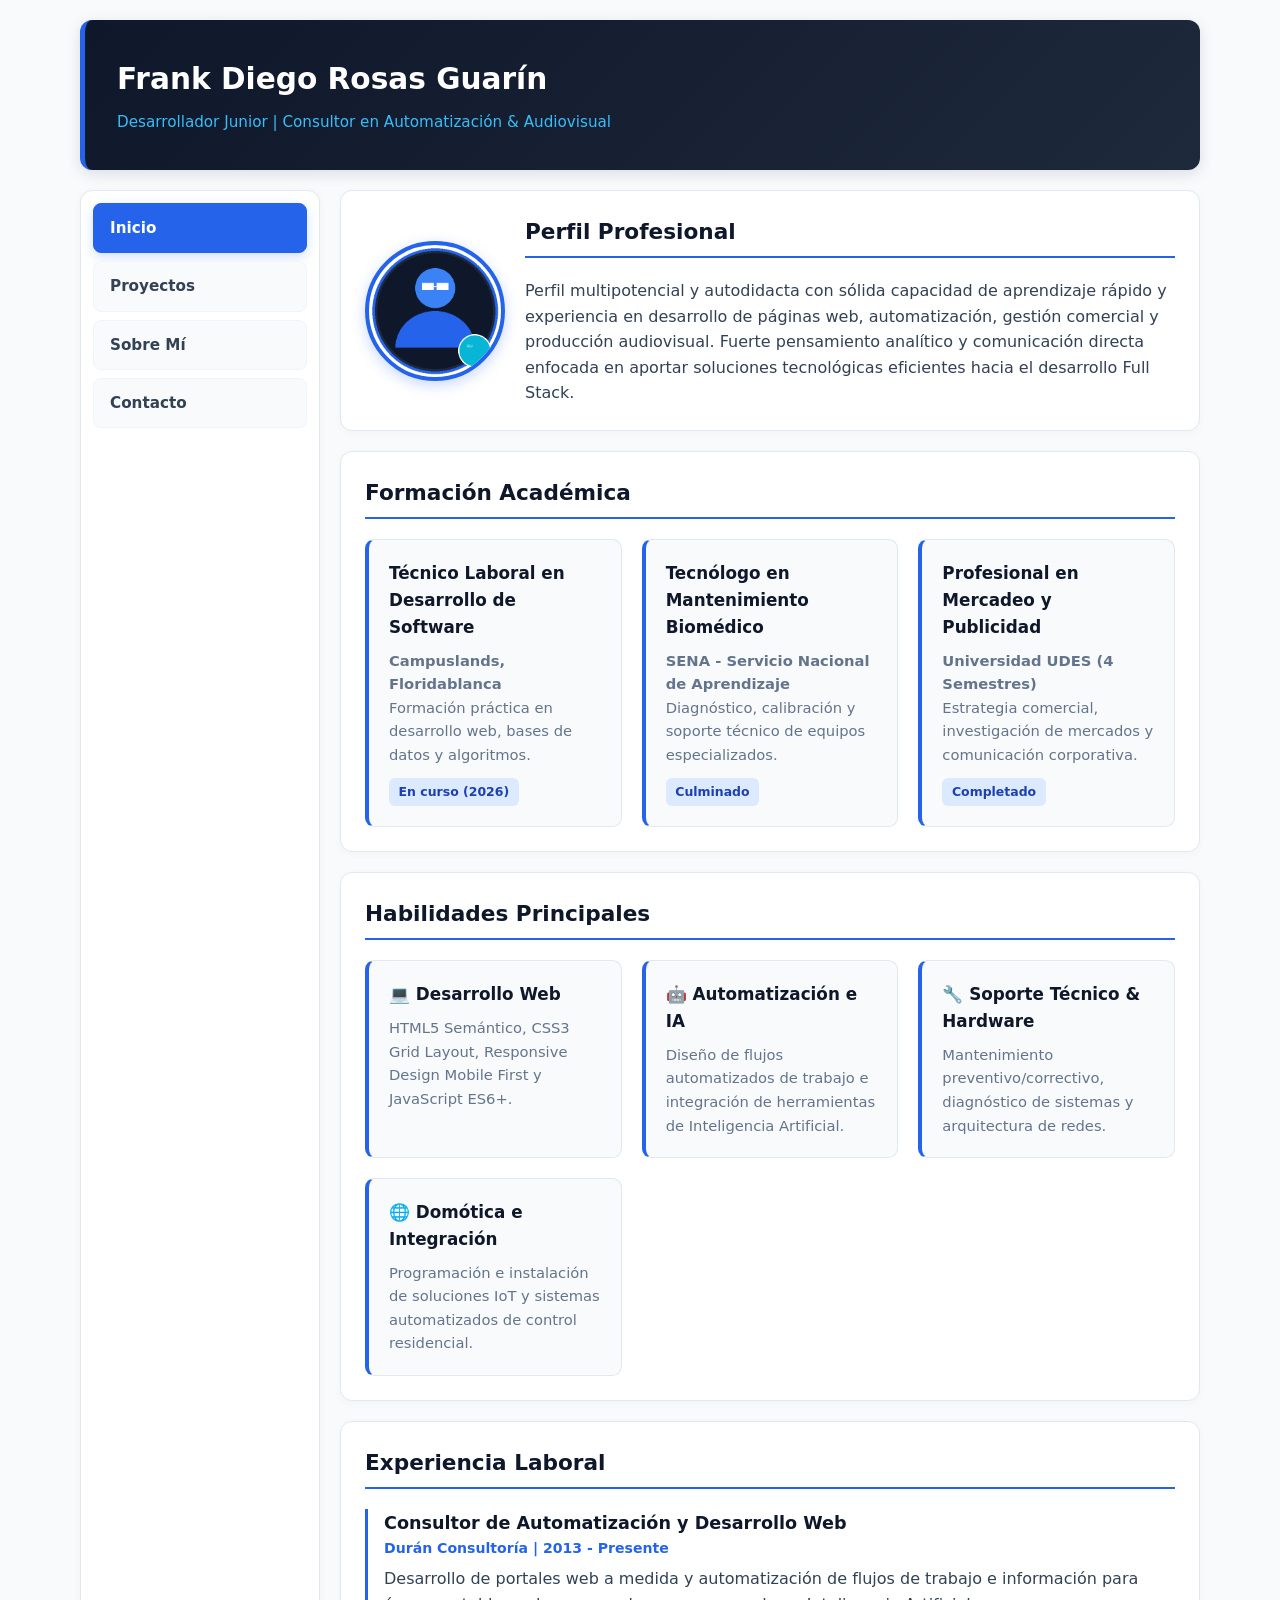
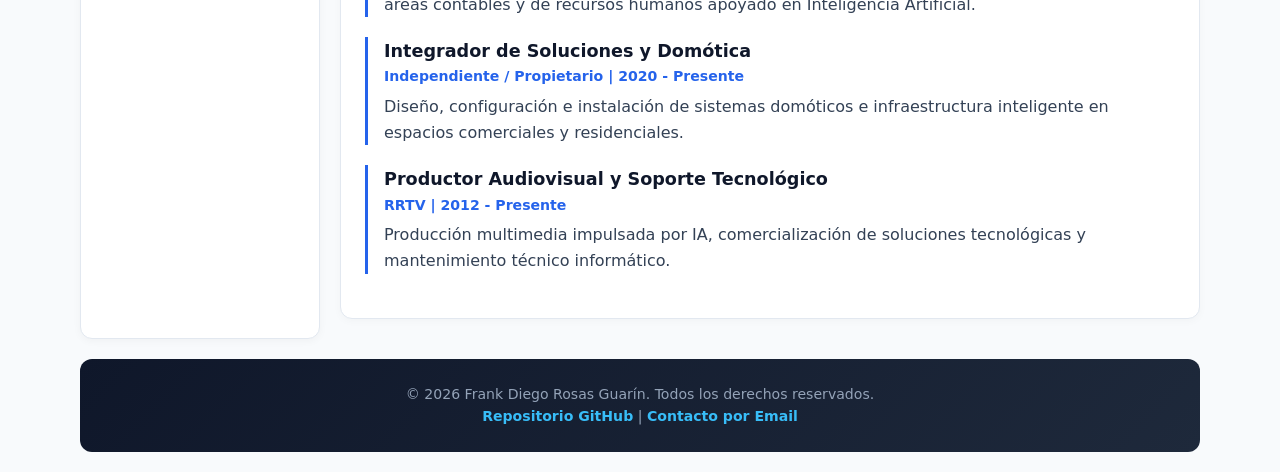
==== index.html @ c410164f "Add files via upload" ====
<!DOCTYPE html>
<html lang="es">
<head>
  <!-- R1: Meta viewport para respuesta responsive -->
  <meta charset="UTF-8">
  <meta name="viewport" content="width=device-width, initial-scale=1.0">
  <title>Frank Diego Rosas Guarín - Hoja de Vida</title>
  <link rel="stylesheet" href="styles.css">
</head>
<body>
  <div class="container">
    <header class="header">
      <h1>Frank Diego Rosas Guarín</h1>
      <p class="tagline">Desarrollador Junior | Consultor en Automatización & Audiovisual</p>
    </header>

    <nav class="nav">
      <!-- R8: Menú de navegación unificado con enlaces internos relativos (R9) -->
      <ul>
        <li><a href="index.html" class="active">Inicio</a></li>
        <li><a href="proyectos.html">Proyectos</a></li>
        <li><a href="sobre-mi.html">Sobre Mí</a></li>
        <li><a href="contacto.html">Contacto</a></li>
      </ul>
    </nav>

    <main class="main">
      <section class="profile-card">
        <!-- R7: Imagen responsive con atributo alt obligatorio -->
        <img src="img/perfil.png" alt="Fotografía profesional de Frank Diego Rosas Guarín" class="profile-img">
        <div>
          <h2>Perfil Profesional</h2>
          <p>Perfil multipotencial y autodidacta con sólida capacidad de aprendizaje rápido y experiencia en desarrollo de páginas web, automatización, gestión comercial y producción audiovisual. Fuerte pensamiento analítico y comunicación directa enfocada en aportar soluciones tecnológicas eficientes hacia el desarrollo Full Stack.</p>
        </div>
      </section>

      <section>
        <h2>Formación Académica</h2>
        <!-- R5: Sección en tarjetas con repeat(auto-fit, minmax(...)) -->
        <div class="cards-grid">
          <article class="card">
            <h3>Técnico Laboral en Desarrollo de Software</h3>
            <p><strong>Campuslands, Floridablanca</strong></p>
            <p>Formación práctica en desarrollo web, bases de datos y algoritmos.</p>
            <span class="badge">En curso (2026)</span>
          </article>
          <article class="card">
            <h3>Tecnólogo en Mantenimiento Biomédico</h3>
            <p><strong>SENA - Servicio Nacional de Aprendizaje</strong></p>
            <p>Diagnóstico, calibración y soporte técnico de equipos especializados.</p>
            <span class="badge">Culminado</span>
          </article>
          <article class="card">
            <h3>Profesional en Mercadeo y Publicidad</h3>
            <p><strong>Universidad UDES (4 Semestres)</strong></p>
            <p>Estrategia comercial, investigación de mercados y comunicación corporativa.</p>
            <span class="badge">Completado</span>
          </article>
        </div>
      </section>

      <section>
        <h2>Habilidades Principales</h2>
        <!-- R5: Requisito de tarjetas dinámicas con repeat minmax -->
        <div class="cards-grid">
          <article class="card">
            <h3>💻 Desarrollo Web</h3>
            <p>HTML5 Semántico, CSS3 Grid Layout, Responsive Design Mobile First y JavaScript ES6+.</p>
          </article>
          <article class="card">
            <h3>🤖 Automatización e IA</h3>
            <p>Diseño de flujos automatizados de trabajo e integración de herramientas de Inteligencia Artificial.</p>
          </article>
          <article class="card">
            <h3>🔧 Soporte Técnico & Hardware</h3>
            <p>Mantenimiento preventivo/correctivo, diagnóstico de sistemas y arquitectura de redes.</p>
          </article>
          <article class="card">
            <h3>🌐 Domótica e Integración</h3>
            <p>Programación e instalación de soluciones IoT y sistemas automatizados de control residencial.</p>
          </article>
        </div>
      </section>

      <section>
        <h2>Experiencia Laboral</h2>
        <div class="timeline">
          <article class="timeline-item">
            <h3>Consultor de Automatización y Desarrollo Web</h3>
            <p class="company">Durán Consultoría | 2013 - Presente</p>
            <p>Desarrollo de portales web a medida y automatización de flujos de trabajo e información para áreas contables y de recursos humanos apoyado en Inteligencia Artificial.</p>
          </article>
          <article class="timeline-item">
            <h3>Integrador de Soluciones y Domótica</h3>
            <p class="company">Independiente / Propietario | 2020 - Presente</p>
            <p>Diseño, configuración e instalación de sistemas domóticos e infraestructura inteligente en espacios comerciales y residenciales.</p>
          </article>
          <article class="timeline-item">
            <h3>Productor Audiovisual y Soporte Tecnológico</h3>
            <p class="company">RRTV | 2012 - Presente</p>
            <p>Producción multimedia impulsada por IA, comercialización de soluciones tecnológicas y mantenimiento técnico informático.</p>
          </article>
        </div>
      </section>
    </main>

    <footer class="footer">
      <p>&copy; 2026 Frank Diego Rosas Guarín. Todos los derechos reservados.</p>
      <p>
        <!-- R10: Enlaces externos que abren en nueva pestaña con target="_blank" -->
        <a href="https://github.com/diegorosasguarin" target="_blank" rel="noopener noreferrer">Repositorio GitHub</a> | 
        <a href="mailto:diegorosasguarin@gmail.com">Contacto por Email</a>
      </p>
    </footer>
  </div>
</body>
</html>
---- styles.css ----
/* ==========================================================================
   HOJA DE ESTILOS UNIFICADA (styles.css)
   Cumple con todos los requisitos del taller sin utilizar !important
   ========================================================================== */

/* Variables globales y reset */
:root {
  --primary-color: #0f172a;
  --primary-light: #1e293b;
  --accent-color: #2563eb;
  --accent-hover: #1d4ed8;
  --accent-light: #38bdf8;
  --bg-color: #f8fafc;
  --card-bg: #ffffff;
  --text-main: #334155;
  --text-muted: #64748b;
  --border-color: #e2e8f0;
  --border-radius: 0.75rem;
}

* {
  box-sizing: border-box;
  margin: 0;
  padding: 0;
}

body {
  font-family: system-ui, -apple-system, BlinkMacSystemFont, 'Segoe UI', Roboto, Helvetica, Arial, sans-serif;
  background-color: var(--bg-color);
  color: var(--text-main);
  line-height: 1.6;
  padding: 0.75rem;
}

/* R6: Ancho máximo (max-width: 1120px) centrado y unidades relativas (rem, %) */
.container {
  width: 100%;
  max-width: 1120px;
  margin: 0 auto;

  /* R4 & R2: Mobile First con grid-template-areas para celular (1 sola columna) */
  display: grid;
  grid-template-areas:
    "cabecera"
    "menu"
    "principal"
    "pie";
  gap: 1.25rem;
}

/* R4: Asignación de áreas del grid */
.header { grid-area: cabecera; }
.nav    { grid-area: menu; }
.main   { grid-area: principal; }
.footer { grid-area: pie; }

/* Estilos de la Cabecera */
.header {
  background: linear-gradient(135deg, var(--primary-color) 0%, var(--primary-light) 100%);
  color: #ffffff;
  padding: 1.75rem 1.25rem;
  border-radius: var(--border-radius);
  text-align: center;
  box-shadow: 0 4px 15px rgba(15, 23, 42, 0.12);
  border-left: 5px solid var(--accent-color);
}

.header h1 {
  font-size: 1.85rem;
  font-weight: 800;
  color: #ffffff;
  margin-bottom: 0.4rem;
}

.header .tagline {
  color: var(--accent-light);
  font-size: 0.95rem;
  font-weight: 500;
}

/* R8 & R9: Menú de navegación idéntico en todas las páginas con enlaces relativos */
.nav {
  background-color: var(--card-bg);
  border-radius: var(--border-radius);
  padding: 0.75rem;
  box-shadow: 0 2px 8px rgba(0, 0, 0, 0.04);
  border: 1px solid var(--border-color);
}

.nav ul {
  list-style: none;
  display: flex;
  flex-direction: column;
  gap: 0.5rem;
}

.nav a {
  display: flex;
  align-items: center;
  justify-content: center;
  padding: 0.75rem 1rem;
  color: var(--text-main);
  text-decoration: none;
  font-weight: 600;
  font-size: 0.95rem;
  border-radius: 0.5rem;
  background-color: #f8fafc;
  transition: all 0.2s ease-in-out;
  border: 1px solid #f1f5f9;
}

.nav a:hover,
.nav a.active {
  background-color: var(--accent-color);
  color: #ffffff;
  border-color: var(--accent-color);
  box-shadow: 0 4px 12px rgba(37, 99, 235, 0.2);
}

/* Secciones generales */
.main section {
  background-color: var(--card-bg);
  padding: 1.5rem;
  border-radius: var(--border-radius);
  margin-bottom: 1.25rem;
  box-shadow: 0 2px 8px rgba(0, 0, 0, 0.03);
  border: 1px solid var(--border-color);
}

.main h2 {
  color: var(--primary-color);
  font-size: 1.35rem;
  font-weight: 700;
  margin-bottom: 1.25rem;
  padding-bottom: 0.4rem;
  border-bottom: 2px solid var(--accent-color);
}

/* R7: Imágenes responsive (max-width: 100%) y texto alternativo alt obligatorio */
.profile-card {
  display: flex;
  flex-direction: column;
  align-items: center;
  gap: 1.25rem;
  text-align: center;
}

.profile-img {
  width: 140px;
  height: 140px;
  border-radius: 50%;
  object-fit: cover;
  max-width: 100%;
  border: 4px solid var(--accent-color);
  box-shadow: 0 4px 14px rgba(37, 99, 235, 0.25);
}

/* R5: Sección en tarjetas adaptables con repeat(auto-fit, minmax(...)) */
.cards-grid {
  display: grid;
  grid-template-columns: repeat(auto-fit, minmax(230px, 1fr));
  gap: 1.25rem;
}

.card {
  background-color: #f8fafc;
  padding: 1.25rem;
  border-radius: 0.6rem;
  border-left: 4px solid var(--accent-color);
  border-top: 1px solid var(--border-color);
  border-right: 1px solid var(--border-color);
  border-bottom: 1px solid var(--border-color);
  transition: transform 0.2s ease, box-shadow 0.2s ease;
}

.card:hover {
  transform: translateY(-3px);
  box-shadow: 0 8px 20px rgba(0, 0, 0, 0.06);
}

.card h3 {
  font-size: 1.05rem;
  color: var(--primary-color);
  margin-bottom: 0.5rem;
}

.card p {
  font-size: 0.92rem;
  color: var(--text-muted);
}

.badge {
  display: inline-block;
  margin-top: 0.75rem;
  font-size: 0.78rem;
  font-weight: 700;
  background-color: #dbeafe;
  color: #1e40af;
  padding: 0.25rem 0.6rem;
  border-radius: 0.375rem;
}

.timeline-item {
  padding-left: 1rem;
  border-left: 3px solid var(--accent-color);
  margin-bottom: 1.25rem;
}

.timeline-item h3 {
  font-size: 1.1rem;
  color: var(--primary-color);
}

.timeline-item .company {
  font-size: 0.88rem;
  font-weight: 700;
  color: var(--accent-color);
  margin-bottom: 0.4rem;
}

/* Formulario de contacto */
.contact-form {
  display: flex;
  flex-direction: column;
  gap: 1.2rem;
}

.form-group {
  display: flex;
  flex-direction: column;
  gap: 0.4rem;
}

.form-group label {
  font-weight: 600;
  font-size: 0.92rem;
  color: var(--primary-light);
}

.form-group input,
.form-group textarea {
  padding: 0.75rem;
  border: 1px solid #cbd5e1;
  border-radius: 0.5rem;
  font-size: 0.95rem;
  font-family: inherit;
  width: 100%;
}

.btn {
  background-color: var(--accent-color);
  color: #ffffff;
  padding: 0.85rem 1.5rem;
  border: none;
  border-radius: 0.5rem;
  font-size: 1rem;
  font-weight: 700;
  cursor: pointer;
  transition: background-color 0.2s ease;
}

.btn:hover {
  background-color: var(--accent-hover);
}

/* Pie de página */
.footer {
  background: linear-gradient(135deg, var(--primary-color) 0%, var(--primary-light) 100%);
  color: #94a3b8;
  text-align: center;
  padding: 1.5rem;
  border-radius: var(--border-radius);
  font-size: 0.88rem;
}

.footer a {
  color: var(--accent-light);
  text-decoration: none;
  font-weight: 600;
}

.footer a:hover {
  text-decoration: underline;
}

/* ==========================================================================
   MEDIA QUERIES (R2 & R3: Mínimo 2 Breakpoints en min-width)
   ========================================================================== */

/* R3: Breakpoint 1 - Tablet / Intermedio (600px en adelante) */
@media (min-width: 600px) {
  body {
    padding: 1.25rem;
  }

  .nav ul {
    flex-direction: row;
    justify-content: center;
  }

  .profile-card {
    flex-direction: row;
    text-align: left;
  }
}

/* R3 & R4: Breakpoint 2 - Computador (1024px en adelante) */
/* R4: Cambio explicito del Grid por áreas a 2 columnas */
@media (min-width: 1024px) {
  .container {
    grid-template-columns: 240px 1fr;
    grid-template-areas:
      "cabecera  cabecera"
      "menu      principal"
      "pie       pie";
  }

  .nav ul {
    flex-direction: column;
    justify-content: flex-start;
  }

  .nav a {
    justify-content: flex-start;
  }

  .header {
    text-align: left;
    padding: 2.25rem 2rem;
  }

.mi-boton {
    display: inline-block;
    text-decoration: none;
    background-color: #2563eb;       /* Azul vibrante */
    color: #ffffff;                  /* Texto blanco */
    padding: 16px 24px;              /* Relleno interno */
    width: 170px;                    /* Ancho similar a la imagen */
    border-radius: 12px;             /* Bordes redondeados */
    font-family: 'Segoe UI', system-ui, sans-serif;
    font-weight: 600;                /* Texto en negrita */
    font-size: 16px;
    text-align: left;                /* Alineación a la izquierda */
    box-shadow: 0 8px 20px rgba(37, 99, 235, 0.3); /* Sombra flotante */
    transition: all 0.2s ease;
}

.mi-boton:hover {
    background-color: #1d4ed8;       /* Azul un poco más oscuro al pasar el cursor */
    transform: translateY(-2px);      /* Efecto de elevación */
    box-shadow: 0 10px 24px rgba(37, 99, 235, 0.4);
}

}
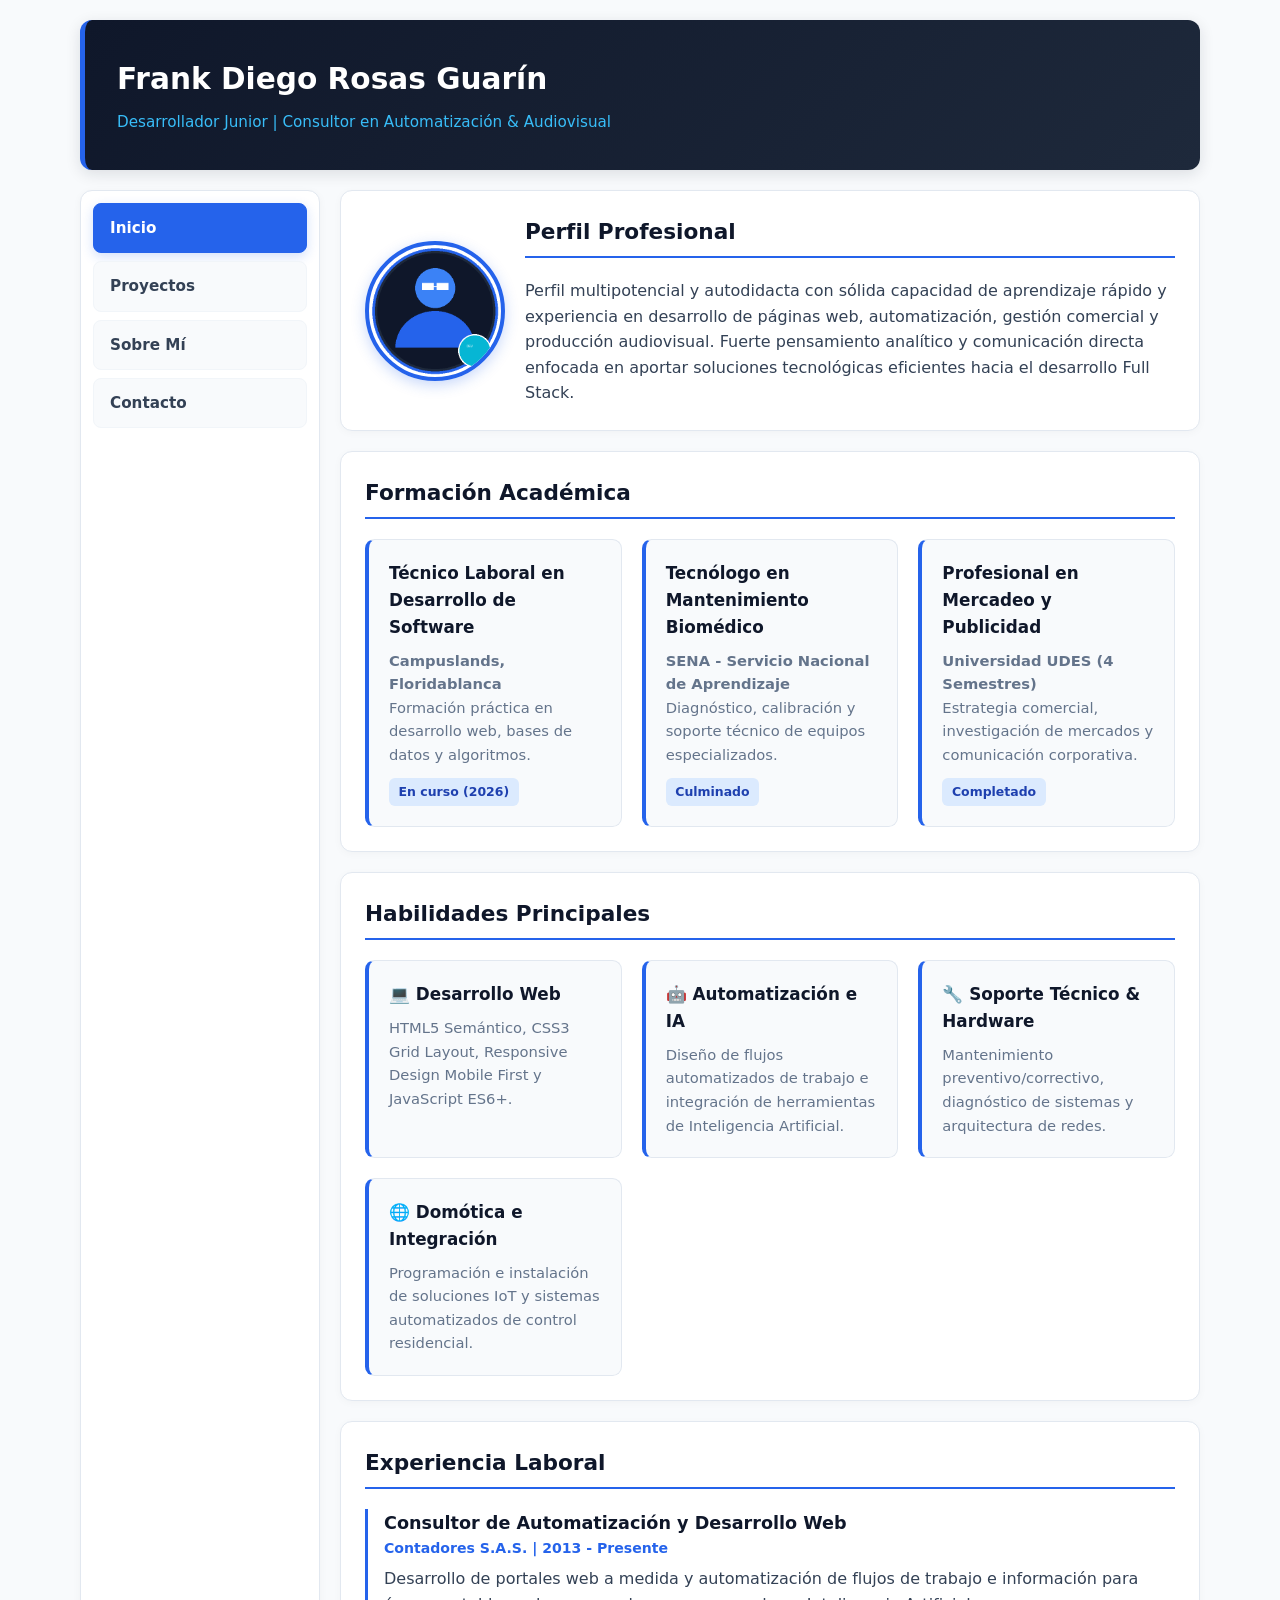
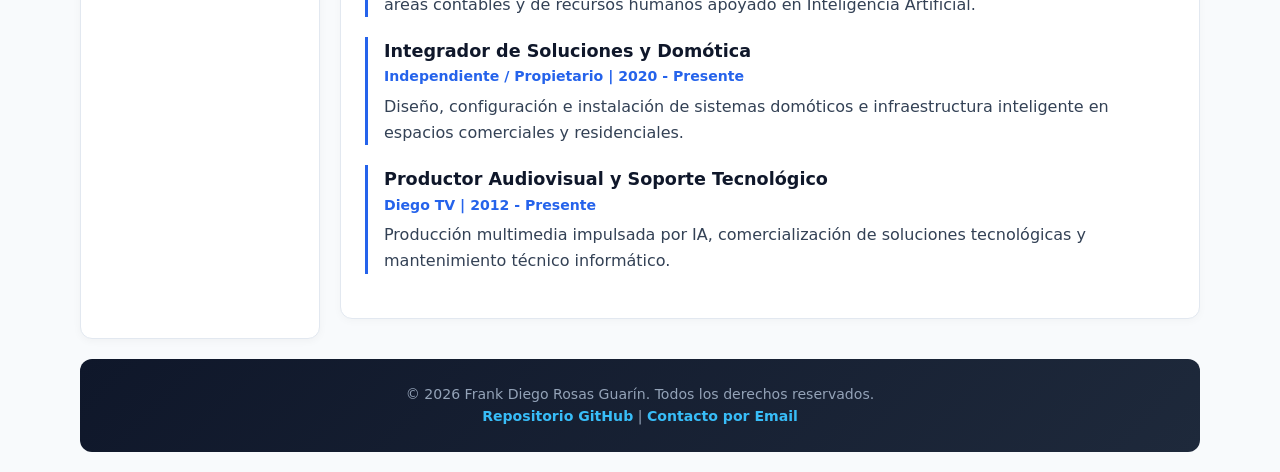
==== commit 0cc5b4ec: "v2" ====
--- a/index.html
+++ b/index.html
@@ -87,7 +87,7 @@
         <div class="timeline">
           <article class="timeline-item">
             <h3>Consultor de Automatización y Desarrollo Web</h3>
-            <p class="company">Durán Consultoría | 2013 - Presente</p>
+            <p class="company">Contadores S.A.S. | 2013 - Presente</p>
             <p>Desarrollo de portales web a medida y automatización de flujos de trabajo e información para áreas contables y de recursos humanos apoyado en Inteligencia Artificial.</p>
           </article>
           <article class="timeline-item">
@@ -97,7 +97,7 @@
           </article>
           <article class="timeline-item">
             <h3>Productor Audiovisual y Soporte Tecnológico</h3>
-            <p class="company">RRTV | 2012 - Presente</p>
+            <p class="company">Diego TV | 2012 - Presente</p>
             <p>Producción multimedia impulsada por IA, comercialización de soluciones tecnológicas y mantenimiento técnico informático.</p>
           </article>
         </div>
